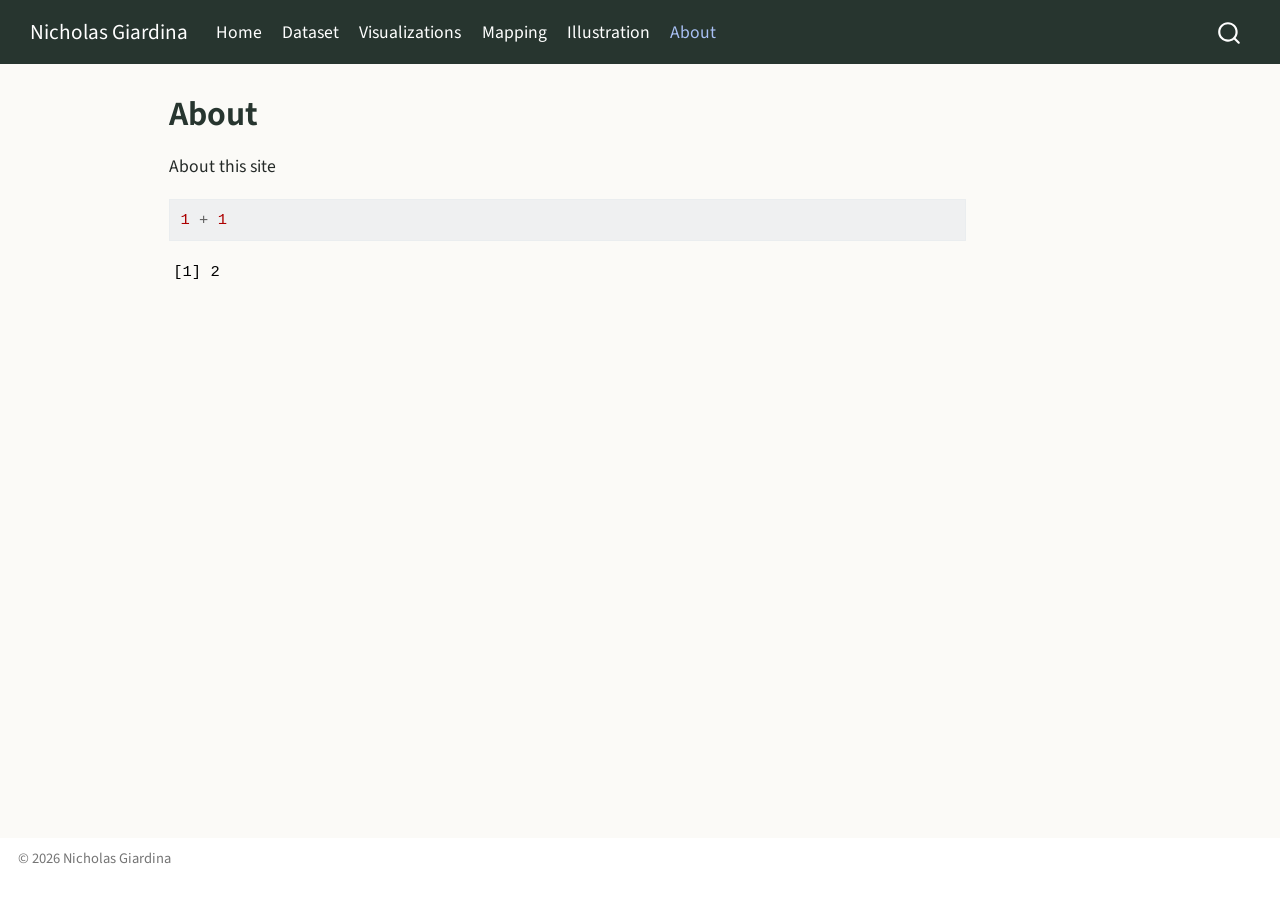
==== docs/about.html @ caccfa56 "Initial commit" ====
<!DOCTYPE html>
<html xmlns="http://www.w3.org/1999/xhtml" lang="en" xml:lang="en"><head>

<meta charset="utf-8">
<meta name="generator" content="quarto-1.9.38">

<meta name="viewport" content="width=device-width, initial-scale=1.0, user-scalable=yes">


<title>About – Nicholas Giardina</title>
<style>
/* Default styles provided by pandoc.
** See https://pandoc.org/MANUAL.html#variables-for-html for config info.
*/
code{white-space: pre-wrap;}
span.smallcaps{font-variant: small-caps;}
div.columns{display: flex; gap: min(4vw, 1.5em);}
div.column{flex: auto; overflow-x: auto;}
div.hanging-indent{margin-left: 1.5em; text-indent: -1.5em;}
ul.task-list{list-style: none;}
ul.task-list li input[type="checkbox"] {
  width: 0.8em;
  margin: 0 0.8em 0.2em -1em; /* quarto-specific, see https://github.com/quarto-dev/quarto-cli/issues/4556 */ 
  vertical-align: middle;
}
/* CSS for syntax highlighting */
html { -webkit-text-size-adjust: 100%; }
pre > code.sourceCode { white-space: pre; position: relative; }
pre > code.sourceCode > span { display: inline-block; line-height: 1.25; }
pre > code.sourceCode > span:empty { height: 1.2em; }
.sourceCode { overflow: visible; }
code.sourceCode > span { color: inherit; text-decoration: inherit; }
div.sourceCode { margin: 1em 0; }
pre.sourceCode { margin: 0; }
@media screen {
div.sourceCode { overflow: auto; }
}
@media print {
pre > code.sourceCode { white-space: pre-wrap; }
pre > code.sourceCode > span { text-indent: -5em; padding-left: 5em; }
}
pre.numberSource code
  { counter-reset: source-line 0; }
pre.numberSource code > span
  { position: relative; left: -4em; counter-increment: source-line; }
pre.numberSource code > span > a:first-child::before
  { content: counter(source-line);
    position: relative; left: -1em; text-align: right; vertical-align: baseline;
    border: none; display: inline-block;
    -webkit-touch-callout: none; -webkit-user-select: none;
    -khtml-user-select: none; -moz-user-select: none;
    -ms-user-select: none; user-select: none;
    padding: 0 4px; width: 4em;
  }
pre.numberSource { margin-left: 3em;  padding-left: 4px; }
div.sourceCode
  {   }
@media screen {
pre > code.sourceCode > span > a:first-child::before { text-decoration: underline; }
}
</style>


<script src="site_libs/quarto-nav/quarto-nav.js"></script>
<script src="site_libs/quarto-nav/headroom.min.js"></script>
<script src="site_libs/clipboard/clipboard.min.js"></script>
<script src="site_libs/quarto-search/autocomplete.umd.js"></script>
<script src="site_libs/quarto-search/fuse.min.js"></script>
<script src="site_libs/quarto-search/quarto-search.js"></script>
<meta name="quarto:offset" content="./">
<script src="site_libs/quarto-html/quarto.js" type="module"></script>
<script src="site_libs/quarto-html/tabsets/tabsets.js" type="module"></script>
<script src="site_libs/quarto-html/popper.min.js"></script>
<script src="site_libs/quarto-html/tippy.umd.min.js"></script>
<script src="site_libs/quarto-html/anchor.min.js"></script>
<link href="site_libs/quarto-html/tippy.css" rel="stylesheet">
<link href="site_libs/quarto-html/quarto-syntax-highlighting-15634bcf2e68342d4ad2dfa704d543f6.css" rel="stylesheet" id="quarto-text-highlighting-styles">
<script src="site_libs/bootstrap/bootstrap.min.js"></script>
<link href="site_libs/bootstrap/bootstrap-icons.css" rel="stylesheet">
<link href="site_libs/bootstrap/bootstrap-e4b376ff6bc5f71f6061600b24376388.min.css" rel="stylesheet" append-hash="true" id="quarto-bootstrap" data-mode="light">
<script id="quarto-search-options" type="application/json">{
  "location": "navbar",
  "copy-button": false,
  "collapse-after": 3,
  "panel-placement": "end",
  "type": "overlay",
  "limit": 50,
  "keyboard-shortcut": [
    "f",
    "/",
    "s"
  ],
  "show-item-context": false,
  "language": {
    "search-no-results-text": "No results",
    "search-matching-documents-text": "matching documents",
    "search-copy-link-title": "Copy link to search",
    "search-hide-matches-text": "Hide additional matches",
    "search-more-match-text": "more match in this document",
    "search-more-matches-text": "more matches in this document",
    "search-clear-button-title": "Clear",
    "search-text-placeholder": "",
    "search-detached-cancel-button-title": "Cancel",
    "search-submit-button-title": "Submit",
    "search-label": "Search"
  }
}</script>


<link rel="stylesheet" href="styles.css">
</head>

<body class="nav-fixed quarto-light">

<div id="quarto-search-results"></div>
  <header id="quarto-header" class="headroom fixed-top">
    <nav class="navbar navbar-expand-lg " data-bs-theme="dark">
      <div class="navbar-container container-fluid">
      <div class="navbar-brand-container mx-auto">
    <a class="navbar-brand" href="./index.html">
    <span class="navbar-title">Nicholas Giardina</span>
    </a>
  </div>
            <div id="quarto-search" class="" title="Search"></div>
          <button class="navbar-toggler" type="button" data-bs-toggle="collapse" data-bs-target="#navbarCollapse" aria-controls="navbarCollapse" role="menu" aria-expanded="false" aria-label="Toggle navigation" onclick="if (window.quartoToggleHeadroom) { window.quartoToggleHeadroom(); }">
  <span class="navbar-toggler-icon"></span>
</button>
          <div class="collapse navbar-collapse" id="navbarCollapse">
            <ul class="navbar-nav navbar-nav-scroll me-auto">
  <li class="nav-item">
    <a class="nav-link" href="./index.html"> 
<span class="menu-text">Home</span></a>
  </li>  
  <li class="nav-item">
    <a class="nav-link" href="./dataset.html"> 
<span class="menu-text">Dataset</span></a>
  </li>  
  <li class="nav-item">
    <a class="nav-link" href="./visualizations.html"> 
<span class="menu-text">Visualizations</span></a>
  </li>  
  <li class="nav-item">
    <a class="nav-link" href="./maps.html"> 
<span class="menu-text">Mapping</span></a>
  </li>  
  <li class="nav-item">
    <a class="nav-link" href="./illustrations.html"> 
<span class="menu-text">Illustration</span></a>
  </li>  
  <li class="nav-item">
    <a class="nav-link active" href="./about.html" aria-current="page"> 
<span class="menu-text">About</span></a>
  </li>  
</ul>
          </div> <!-- /navcollapse -->
            <div class="quarto-navbar-tools">
</div>
      </div> <!-- /container-fluid -->
    </nav>
</header>
<!-- content -->
<div id="quarto-content" class="quarto-container page-columns page-rows-contents page-layout-article page-navbar">
<!-- sidebar -->
<!-- margin-sidebar -->
    <div id="quarto-margin-sidebar" class="sidebar margin-sidebar zindex-bottom">
        
    </div>
<!-- main -->
<main class="content" id="quarto-document-content">

<header id="title-block-header" class="quarto-title-block default">
<div class="quarto-title">
<h1 class="title">About</h1>
</div>



<div class="quarto-title-meta">

    
  
    
  </div>
  


</header>


<p>About this site</p>
<div class="cell">
<div class="code-copy-outer-scaffold"><div class="sourceCode cell-code" id="cb1"><pre class="sourceCode r code-with-copy"><code class="sourceCode r"><span id="cb1-1"><a href="#cb1-1" aria-hidden="true" tabindex="-1"></a><span class="dv">1</span> <span class="sc">+</span> <span class="dv">1</span></span></code></pre></div><button title="Copy to Clipboard" class="code-copy-button"><i class="bi"></i></button></div>
<div class="cell-output cell-output-stdout">
<pre><code>[1] 2</code></pre>
</div>
</div>



</main> <!-- /main -->
<script id="quarto-html-after-body" type="application/javascript">
  window.document.addEventListener("DOMContentLoaded", function (event) {
    const icon = "";
    const anchorJS = new window.AnchorJS();
    anchorJS.options = {
      placement: 'right',
      icon: icon
    };
    anchorJS.add('.anchored');
    const isCodeAnnotation = (el) => {
      for (const clz of el.classList) {
        if (clz.startsWith('code-annotation-')) {                     
          return true;
        }
      }
      return false;
    }
    const onCopySuccess = function(e) {
      // button target
      const button = e.trigger;
      // don't keep focus
      button.blur();
      // flash "checked"
      button.classList.add('code-copy-button-checked');
      var currentTitle = button.getAttribute("title");
      button.setAttribute("title", "Copied!");
      let tooltip;
      if (window.bootstrap) {
        button.setAttribute("data-bs-toggle", "tooltip");
        button.setAttribute("data-bs-placement", "left");
        button.setAttribute("data-bs-title", "Copied!");
        tooltip = new bootstrap.Tooltip(button, 
          { trigger: "manual", 
            customClass: "code-copy-button-tooltip",
            offset: [0, -8]});
        tooltip.show();    
      }
      setTimeout(function() {
        if (tooltip) {
          tooltip.hide();
          button.removeAttribute("data-bs-title");
          button.removeAttribute("data-bs-toggle");
          button.removeAttribute("data-bs-placement");
        }
        button.setAttribute("title", currentTitle);
        button.classList.remove('code-copy-button-checked');
      }, 1000);
      // clear code selection
      e.clearSelection();
    }
    const getTextToCopy = function(trigger) {
      const outerScaffold = trigger.parentElement.cloneNode(true);
      const codeEl = outerScaffold.querySelector('code');
      for (const childEl of codeEl.children) {
        if (isCodeAnnotation(childEl)) {
          childEl.remove();
        }
      }
      return codeEl.innerText;
    }
    const clipboard = new window.ClipboardJS('.code-copy-button:not([data-in-quarto-modal])', {
      text: getTextToCopy
    });
    clipboard.on('success', onCopySuccess);
    if (window.document.getElementById('quarto-embedded-source-code-modal')) {
      const clipboardModal = new window.ClipboardJS('.code-copy-button[data-in-quarto-modal]', {
        text: getTextToCopy,
        container: window.document.getElementById('quarto-embedded-source-code-modal')
      });
      clipboardModal.on('success', onCopySuccess);
    }
      var localhostRegex = new RegExp(/^(?:http|https):\/\/localhost\:?[0-9]*\//);
      var mailtoRegex = new RegExp(/^mailto:/);
        var filterRegex = new RegExp('/' + window.location.host + '/');
      var isInternal = (href) => {
          return filterRegex.test(href) || localhostRegex.test(href) || mailtoRegex.test(href);
      }
      // Inspect non-navigation links and adorn them if external
     var links = window.document.querySelectorAll('a[href]:not(.nav-link):not(.navbar-brand):not(.toc-action):not(.sidebar-link):not(.sidebar-item-toggle):not(.pagination-link):not(.no-external):not([aria-hidden]):not(.dropdown-item):not(.quarto-navigation-tool):not(.about-link)');
      for (var i=0; i<links.length; i++) {
        const link = links[i];
        if (!isInternal(link.href)) {
          // undo the damage that might have been done by quarto-nav.js in the case of
          // links that we want to consider external
          if (link.dataset.originalHref !== undefined) {
            link.href = link.dataset.originalHref;
          }
            // target, if specified
            link.setAttribute("target", "_blank");
            if (link.getAttribute("rel") === null) {
              link.setAttribute("rel", "noopener");
            }
        }
      }
    function tippyHover(el, contentFn, onTriggerFn, onUntriggerFn) {
      const config = {
        allowHTML: true,
        maxWidth: 500,
        delay: 100,
        arrow: false,
        appendTo: function(el) {
            return el.parentElement;
        },
        interactive: true,
        interactiveBorder: 10,
        theme: 'quarto',
        placement: 'bottom-start',
      };
      if (contentFn) {
        config.content = contentFn;
      }
      if (onTriggerFn) {
        config.onTrigger = onTriggerFn;
      }
      if (onUntriggerFn) {
        config.onUntrigger = onUntriggerFn;
      }
      window.tippy(el, config); 
    }
    const noterefs = window.document.querySelectorAll('a[role="doc-noteref"]');
    for (var i=0; i<noterefs.length; i++) {
      const ref = noterefs[i];
      tippyHover(ref, function() {
        // use id or data attribute instead here
        let href = ref.getAttribute('data-footnote-href') || ref.getAttribute('href');
        try { href = new URL(href).hash; } catch {}
        const id = href.replace(/^#\/?/, "");
        const note = window.document.getElementById(id);
        if (note) {
          return note.innerHTML;
        } else {
          return "";
        }
      });
    }
    const xrefs = window.document.querySelectorAll('a.quarto-xref');
    const processXRef = (id, note) => {
      // Strip column container classes
      const stripColumnClz = (el) => {
        el.classList.remove("page-full", "page-columns");
        if (el.children) {
          for (const child of el.children) {
            stripColumnClz(child);
          }
        }
      }
      stripColumnClz(note)
      if (id === null || id.startsWith('sec-')) {
        // Special case sections, only their first couple elements
        const container = document.createElement("div");
        if (note.children && note.children.length > 2) {
          container.appendChild(note.children[0].cloneNode(true));
          for (let i = 1; i < note.children.length; i++) {
            const child = note.children[i];
            if (child.tagName === "P" && child.innerText === "") {
              continue;
            } else {
              container.appendChild(child.cloneNode(true));
              break;
            }
          }
          if (window.Quarto?.typesetMath) {
            window.Quarto.typesetMath(container);
          }
          return container.innerHTML
        } else {
          if (window.Quarto?.typesetMath) {
            window.Quarto.typesetMath(note);
          }
          return note.innerHTML;
        }
      } else {
        // Remove any anchor links if they are present
        const anchorLink = note.querySelector('a.anchorjs-link');
        if (anchorLink) {
          anchorLink.remove();
        }
        if (window.Quarto?.typesetMath) {
          window.Quarto.typesetMath(note);
        }
        if (note.classList.contains("callout")) {
          return note.outerHTML;
        } else {
          return note.innerHTML;
        }
      }
    }
    for (var i=0; i<xrefs.length; i++) {
      const xref = xrefs[i];
      tippyHover(xref, undefined, function(instance) {
        instance.disable();
        let url = xref.getAttribute('href');
        let hash = undefined; 
        if (url.startsWith('#')) {
          hash = url;
        } else {
          try { hash = new URL(url).hash; } catch {}
        }
        if (hash) {
          const id = hash.replace(/^#\/?/, "");
          const note = window.document.getElementById(id);
          if (note !== null) {
            try {
              const html = processXRef(id, note.cloneNode(true));
              instance.setContent(html);
            } finally {
              instance.enable();
              instance.show();
            }
          } else {
            // See if we can fetch this
            fetch(url.split('#')[0])
            .then(res => res.text())
            .then(html => {
              const parser = new DOMParser();
              const htmlDoc = parser.parseFromString(html, "text/html");
              const note = htmlDoc.getElementById(id);
              if (note !== null) {
                const html = processXRef(id, note);
                instance.setContent(html);
              } 
            }).finally(() => {
              instance.enable();
              instance.show();
            });
          }
        } else {
          // See if we can fetch a full url (with no hash to target)
          // This is a special case and we should probably do some content thinning / targeting
          fetch(url)
          .then(res => res.text())
          .then(html => {
            const parser = new DOMParser();
            const htmlDoc = parser.parseFromString(html, "text/html");
            const note = htmlDoc.querySelector('main.content');
            if (note !== null) {
              // This should only happen for chapter cross references
              // (since there is no id in the URL)
              // remove the first header
              if (note.children.length > 0 && note.children[0].tagName === "HEADER") {
                note.children[0].remove();
              }
              const html = processXRef(null, note);
              instance.setContent(html);
            } 
          }).finally(() => {
            instance.enable();
            instance.show();
          });
        }
      }, function(instance) {
      });
    }
        let selectedAnnoteEl;
        const selectorForAnnotation = ( cell, annotation) => {
          let cellAttr = 'data-code-cell="' + cell + '"';
          let lineAttr = 'data-code-annotation="' +  annotation + '"';
          const selector = 'span[' + cellAttr + '][' + lineAttr + ']';
          return selector;
        }
        const selectCodeLines = (annoteEl) => {
          const doc = window.document;
          const targetCell = annoteEl.getAttribute("data-target-cell");
          const targetAnnotation = annoteEl.getAttribute("data-target-annotation");
          const annoteSpan = window.document.querySelector(selectorForAnnotation(targetCell, targetAnnotation));
          const lines = annoteSpan.getAttribute("data-code-lines").split(",");
          const lineIds = lines.map((line) => {
            return targetCell + "-" + line;
          })
          let top = null;
          let height = null;
          let parent = null;
          if (lineIds.length > 0) {
              //compute the position of the single el (top and bottom and make a div)
              const el = window.document.getElementById(lineIds[0]);
              top = el.offsetTop;
              height = el.offsetHeight;
              parent = el.parentElement.parentElement;
            if (lineIds.length > 1) {
              const lastEl = window.document.getElementById(lineIds[lineIds.length - 1]);
              const bottom = lastEl.offsetTop + lastEl.offsetHeight;
              height = bottom - top;
            }
            if (top !== null && height !== null && parent !== null) {
              // cook up a div (if necessary) and position it 
              let div = window.document.getElementById("code-annotation-line-highlight");
              if (div === null) {
                div = window.document.createElement("div");
                div.setAttribute("id", "code-annotation-line-highlight");
                div.style.position = 'absolute';
                parent.appendChild(div);
              }
              div.style.top = top - 2 + "px";
              div.style.height = height + 4 + "px";
              div.style.left = 0;
              let gutterDiv = window.document.getElementById("code-annotation-line-highlight-gutter");
              if (gutterDiv === null) {
                gutterDiv = window.document.createElement("div");
                gutterDiv.setAttribute("id", "code-annotation-line-highlight-gutter");
                gutterDiv.style.position = 'absolute';
                const codeCell = window.document.getElementById(targetCell);
                const gutter = codeCell.querySelector('.code-annotation-gutter');
                gutter.appendChild(gutterDiv);
              }
              gutterDiv.style.top = top - 2 + "px";
              gutterDiv.style.height = height + 4 + "px";
            }
            selectedAnnoteEl = annoteEl;
          }
        };
        const unselectCodeLines = () => {
          const elementsIds = ["code-annotation-line-highlight", "code-annotation-line-highlight-gutter"];
          elementsIds.forEach((elId) => {
            const div = window.document.getElementById(elId);
            if (div) {
              div.remove();
            }
          });
          selectedAnnoteEl = undefined;
        };
          // Handle positioning of the toggle
      window.addEventListener(
        "resize",
        throttle(() => {
          elRect = undefined;
          if (selectedAnnoteEl) {
            selectCodeLines(selectedAnnoteEl);
          }
        }, 10)
      );
      function throttle(fn, ms) {
      let throttle = false;
      let timer;
        return (...args) => {
          if(!throttle) { // first call gets through
              fn.apply(this, args);
              throttle = true;
          } else { // all the others get throttled
              if(timer) clearTimeout(timer); // cancel #2
              timer = setTimeout(() => {
                fn.apply(this, args);
                timer = throttle = false;
              }, ms);
          }
        };
      }
        // Attach click handler to the DT
        const annoteDls = window.document.querySelectorAll('dt[data-target-cell]');
        for (const annoteDlNode of annoteDls) {
          annoteDlNode.addEventListener('click', (event) => {
            const clickedEl = event.target;
            if (clickedEl !== selectedAnnoteEl) {
              unselectCodeLines();
              const activeEl = window.document.querySelector('dt[data-target-cell].code-annotation-active');
              if (activeEl) {
                activeEl.classList.remove('code-annotation-active');
              }
              selectCodeLines(clickedEl);
              clickedEl.classList.add('code-annotation-active');
            } else {
              // Unselect the line
              unselectCodeLines();
              clickedEl.classList.remove('code-annotation-active');
            }
          });
        }
    const findCites = (el) => {
      const parentEl = el.parentElement;
      if (parentEl) {
        const cites = parentEl.dataset.cites;
        if (cites) {
          return {
            el,
            cites: cites.split(' ')
          };
        } else {
          return findCites(el.parentElement)
        }
      } else {
        return undefined;
      }
    };
    var bibliorefs = window.document.querySelectorAll('a[role="doc-biblioref"]');
    for (var i=0; i<bibliorefs.length; i++) {
      const ref = bibliorefs[i];
      const citeInfo = findCites(ref);
      if (citeInfo) {
        tippyHover(citeInfo.el, function() {
          var popup = window.document.createElement('div');
          citeInfo.cites.forEach(function(cite) {
            var citeDiv = window.document.createElement('div');
            citeDiv.classList.add('hanging-indent');
            citeDiv.classList.add('csl-entry');
            var biblioDiv = window.document.getElementById('ref-' + cite);
            if (biblioDiv) {
              citeDiv.innerHTML = biblioDiv.innerHTML;
            }
            popup.appendChild(citeDiv);
          });
          return popup.innerHTML;
        });
      }
    }
  });
  </script>
</div> <!-- /content -->
<footer class="footer">
  <div class="nav-footer">
    <div class="nav-footer-left">
<p>© 2026 Nicholas Giardina</p>
</div>   
    <div class="nav-footer-center">
      &nbsp;
    </div>
    <div class="nav-footer-right">
      &nbsp;
    </div>
  </div>
</footer>




</body></html>
---- docs/site_libs/quarto-html/tippy.css ----
.tippy-box[data-animation=fade][data-state=hidden]{opacity:0}[data-tippy-root]{max-width:calc(100vw - 10px)}.tippy-box{position:relative;background-color:#333;color:#fff;border-radius:4px;font-size:14px;line-height:1.4;white-space:normal;outline:0;transition-property:transform,visibility,opacity}.tippy-box[data-placement^=top]>.tippy-arrow{bottom:0}.tippy-box[data-placement^=top]>.tippy-arrow:before{bottom:-7px;left:0;border-width:8px 8px 0;border-top-color:initial;transform-origin:center top}.tippy-box[data-placement^=bottom]>.tippy-arrow{top:0}.tippy-box[data-placement^=bottom]>.tippy-arrow:before{top:-7px;left:0;border-width:0 8px 8px;border-bottom-color:initial;transform-origin:center bottom}.tippy-box[data-placement^=left]>.tippy-arrow{right:0}.tippy-box[data-placement^=left]>.tippy-arrow:before{border-width:8px 0 8px 8px;border-left-color:initial;right:-7px;transform-origin:center left}.tippy-box[data-placement^=right]>.tippy-arrow{left:0}.tippy-box[data-placement^=right]>.tippy-arrow:before{left:-7px;border-width:8px 8px 8px 0;border-right-color:initial;transform-origin:center right}.tippy-box[data-inertia][data-state=visible]{transition-timing-function:cubic-bezier(.54,1.5,.38,1.11)}.tippy-arrow{width:16px;height:16px;color:#333}.tippy-arrow:before{content:"";position:absolute;border-color:transparent;border-style:solid}.tippy-content{position:relative;padding:5px 9px;z-index:1}
---- docs/site_libs/quarto-html/quarto-syntax-highlighting-15634bcf2e68342d4ad2dfa704d543f6.css ----
/* quarto syntax highlight colors */
:root {
  --quarto-hl-ot-color: #003B4F;
  --quarto-hl-at-color: #657422;
  --quarto-hl-ss-color: #20794D;
  --quarto-hl-an-color: #5E5E5E;
  --quarto-hl-fu-color: #4758AB;
  --quarto-hl-st-color: #20794D;
  --quarto-hl-cf-color: #003B4F;
  --quarto-hl-op-color: #5E5E5E;
  --quarto-hl-er-color: #AD0000;
  --quarto-hl-bn-color: #AD0000;
  --quarto-hl-al-color: #AD0000;
  --quarto-hl-va-color: #111111;
  --quarto-hl-bu-color: inherit;
  --quarto-hl-ex-color: inherit;
  --quarto-hl-pp-color: #AD0000;
  --quarto-hl-in-color: #5E5E5E;
  --quarto-hl-vs-color: #20794D;
  --quarto-hl-wa-color: #5E5E5E;
  --quarto-hl-do-color: #5E5E5E;
  --quarto-hl-im-color: #00769E;
  --quarto-hl-ch-color: #20794D;
  --quarto-hl-dt-color: #AD0000;
  --quarto-hl-fl-color: #AD0000;
  --quarto-hl-co-color: #5E5E5E;
  --quarto-hl-cv-color: #5E5E5E;
  --quarto-hl-cn-color: #8f5902;
  --quarto-hl-sc-color: #5E5E5E;
  --quarto-hl-dv-color: #AD0000;
  --quarto-hl-kw-color: #003B4F;
}

/* other quarto variables */
:root {
  --quarto-font-monospace: SFMono-Regular, Menlo, Monaco, Consolas, "Liberation Mono", "Courier New", monospace;
}

/* syntax highlight based on Pandoc's rules */
pre > code.sourceCode > span {
  color: #003B4F;
}

code.sourceCode > span {
  color: #003B4F;
}

div.sourceCode,
div.sourceCode pre.sourceCode {
  color: #003B4F;
}

/* Normal */
code span {
  color: #003B4F;
}

/* Alert */
code span.al {
  color: #AD0000;
  font-style: inherit;
}

/* Annotation */
code span.an {
  color: #5E5E5E;
  font-style: inherit;
}

/* Attribute */
code span.at {
  color: #657422;
  font-style: inherit;
}

/* BaseN */
code span.bn {
  color: #AD0000;
  font-style: inherit;
}

/* BuiltIn */
code span.bu {
  font-style: inherit;
}

/* ControlFlow */
code span.cf {
  color: #003B4F;
  font-weight: bold;
  font-style: inherit;
}

/* Char */
code span.ch {
  color: #20794D;
  font-style: inherit;
}

/* Constant */
code span.cn {
  color: #8f5902;
  font-style: inherit;
}

/* Comment */
code span.co {
  color: #5E5E5E;
  font-style: inherit;
}

/* CommentVar */
code span.cv {
  color: #5E5E5E;
  font-style: italic;
}

/* Documentation */
code span.do {
  color: #5E5E5E;
  font-style: italic;
}

/* DataType */
code span.dt {
  color: #AD0000;
  font-style: inherit;
}

/* DecVal */
code span.dv {
  color: #AD0000;
  font-style: inherit;
}

/* Error */
code span.er {
  color: #AD0000;
  font-style: inherit;
}

/* Extension */
code span.ex {
  font-style: inherit;
}

/* Float */
code span.fl {
  color: #AD0000;
  font-style: inherit;
}

/* Function */
code span.fu {
  color: #4758AB;
  font-style: inherit;
}

/* Import */
code span.im {
  color: #00769E;
  font-style: inherit;
}

/* Information */
code span.in {
  color: #5E5E5E;
  font-style: inherit;
}

/* Keyword */
code span.kw {
  color: #003B4F;
  font-weight: bold;
  font-style: inherit;
}

/* Operator */
code span.op {
  color: #5E5E5E;
  font-style: inherit;
}

/* Other */
code span.ot {
  color: #003B4F;
  font-style: inherit;
}

/* Preprocessor */
code span.pp {
  color: #AD0000;
  font-style: inherit;
}

/* SpecialChar */
code span.sc {
  color: #5E5E5E;
  font-style: inherit;
}

/* SpecialString */
code span.ss {
  color: #20794D;
  font-style: inherit;
}

/* String */
code span.st {
  color: #20794D;
  font-style: inherit;
}

/* Variable */
code span.va {
  color: #111111;
  font-style: inherit;
}

/* VerbatimString */
code span.vs {
  color: #20794D;
  font-style: inherit;
}

/* Warning */
code span.wa {
  color: #5E5E5E;
  font-style: italic;
}

.prevent-inlining {
  content: "</";
}

/*# sourceMappingURL=f23921c56f73e400b49028c9186a1aa0.css.map */
---- docs/styles.css ----
:root {
  --portfolio-dark: #27352f;
  --portfolio-green: #536b5e;
  --portfolio-ember: #94513e;
  --portfolio-paper: #fbfaf7;
  --portfolio-line: #d9d6ce;
  --portfolio-text: #252a28;
}

body {
  background-color: var(--portfolio-paper);
  color: var(--portfolio-text);
  font-size: 1.04rem;
  line-height: 1.65;
}

h1,
h2,
h3 {
  color: var(--portfolio-dark);
  font-weight: 650;
}

a {
  color: var(--portfolio-ember);
}

a:hover {
  color: #6f382b;
}

.navbar {
  background-color: var(--portfolio-dark) !important;
}

.project-preview {
  display: block;
  width: 100%;
  max-height: 650px;
  object-fit: contain;
  background: white;
  border: 1px solid var(--portfolio-line);
  border-radius: 4px;
  padding: 0.4rem;
  margin: 0.75rem 0 1rem;
}

.interactive-frame {
  display: block;
  width: 100%;
  max-width: 100%;
  box-sizing: border-box;
  overflow: hidden;
  background: white;
  border: 1px solid var(--portfolio-line);
  border-radius: 4px;
  margin-top: 1rem;
}

.interactive-frame.circlepack-frame {
  height: 1300px;
  min-height: 1300px;
}

.btn-primary {
  background-color: var(--portfolio-ember);
  border-color: var(--portfolio-ember);
}

.btn-primary:hover {
  background-color: #6f382b;
  border-color: #6f382b;
}
.interactive-frame.ontology-frame {
  height: 850px;
  min-height: 850px;
}

.interactive-frame.treemap-frame {
  width: calc(100% + 24px);
  max-width: calc(100% + 24px);
  height: 950px;
  min-height: 950px;
  margin-left: -12px;
}

.interactive-frame.timing-frame {
  height: 660px;
  min-height: 660px;
}
}
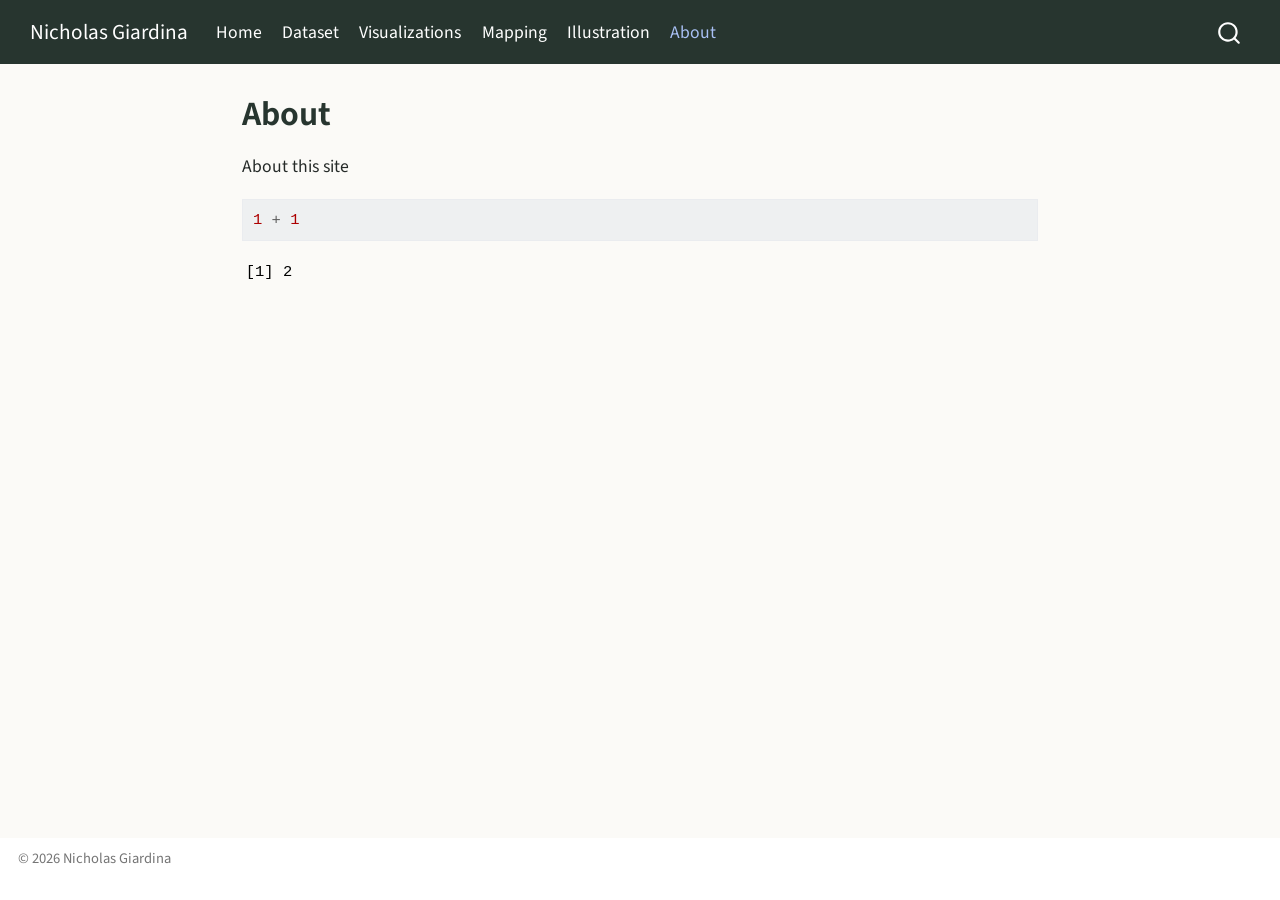
==== commit fa7b1c71: "Add dataset figures, maps, and visualization gallery" ====
--- a/docs/about.html
+++ b/docs/about.html
@@ -72,7 +72,6 @@
 <script src="site_libs/quarto-html/tabsets/tabsets.js" type="module"></script>
 <script src="site_libs/quarto-html/popper.min.js"></script>
 <script src="site_libs/quarto-html/tippy.umd.min.js"></script>
-<script src="site_libs/quarto-html/anchor.min.js"></script>
 <link href="site_libs/quarto-html/tippy.css" rel="stylesheet">
 <link href="site_libs/quarto-html/quarto-syntax-highlighting-15634bcf2e68342d4ad2dfa704d543f6.css" rel="stylesheet" id="quarto-text-highlighting-styles">
 <script src="site_libs/bootstrap/bootstrap.min.js"></script>
@@ -110,7 +109,7 @@
 <link rel="stylesheet" href="styles.css">
 </head>
 
-<body class="nav-fixed quarto-light">
+<body class="nav-fixed fullcontent quarto-light">
 
 <div id="quarto-search-results"></div>
   <header id="quarto-header" class="headroom fixed-top">
@@ -162,9 +161,7 @@
 <div id="quarto-content" class="quarto-container page-columns page-rows-contents page-layout-article page-navbar">
 <!-- sidebar -->
 <!-- margin-sidebar -->
-    <div id="quarto-margin-sidebar" class="sidebar margin-sidebar zindex-bottom">
-        
-    </div>
+    
 <!-- main -->
 <main class="content" id="quarto-document-content">
 
@@ -200,13 +197,6 @@
 </main> <!-- /main -->
 <script id="quarto-html-after-body" type="application/javascript">
   window.document.addEventListener("DOMContentLoaded", function (event) {
-    const icon = "";
-    const anchorJS = new window.AnchorJS();
-    anchorJS.options = {
-      placement: 'right',
-      icon: icon
-    };
-    anchorJS.add('.anchored');
     const isCodeAnnotation = (el) => {
       for (const clz of el.classList) {
         if (clz.startsWith('code-annotation-')) {                     
--- a/docs/styles.css
+++ b/docs/styles.css
@@ -88,4 +88,116 @@
   height: 660px;
   min-height: 660px;
 }
+
+.static-preview {
+  display: block;
+  width: 100%;
+  height: auto;
+  max-height: none;
+  box-sizing: border-box;
+  object-fit: contain;
+  background: white;
+  border: 1px solid var(--portfolio-line);
+  border-radius: 4px;
+  margin: 1rem auto 0.75rem;
+}
+
+.portfolio-actions {
+  display: flex;
+  flex-wrap: wrap;
+  gap: 0.75rem;
+  margin: 0.75rem 0 2rem;
+}
+
+.map-credit {
+  color: #626a66;
+  font-size: 0.82rem;
+  line-height: 1.4;
+  margin: 0.35rem auto 1rem;
+  max-width: 1080px;
+}
+
+img.static-preview.map-preview {
+  display: block;
+  width: 96%;
+  max-width: 1200px;
+  height: auto;
+  margin: 0.75rem auto 1rem;
+}
+
+img.static-preview.illustration-preview {
+  display: block;
+  width: 100%;
+  max-width: 1300px;
+  height: auto;
+  margin: 0.75rem auto 1rem;
+}
+
+@media (max-width: 768px) {
+  img.static-preview.map-preview,
+  img.static-preview.illustration-preview {
+    width: 100%;
+    max-width: 100%;
+  }
+}
+
+img.static-preview.research-figure-preview {
+  display: block;
+  width: 100%;
+  max-width: none;
+  height: auto;
+  margin: 1rem auto 0.75rem;
+}
+
+.figure-note {
+  color: #626a66;
+  font-size: 0.86rem;
+  line-height: 1.45;
+  max-width: 1400px;
+  margin: 0.35rem auto 1rem;
+}
+.visualization-grid {
+  display: grid;
+  grid-template-columns: repeat(2, minmax(0, 1fr));
+  gap: 1.5rem;
+  margin: 1.5rem 0 2rem;
+  align-items: stretch;
+}
+
+.visualization-card {
+  display: flex;
+  flex-direction: column;
+  min-width: 0;
+  background: white;
+  border: 1px solid var(--portfolio-line);
+  border-radius: 6px;
+  padding: 1rem;
+}
+
+.visualization-card h2 {
+  font-size: 1.35rem;
+  margin: 0 0 0.75rem;
+}
+
+.visualization-preview {
+  display: block;
+  width: 100%;
+  aspect-ratio: 16 / 10;
+  object-fit: cover;
+  object-position: top center;
+  background: white;
+  border: 1px solid var(--portfolio-line);
+  border-radius: 4px;
+  margin-bottom: 0.75rem;
+}
+
+.visualization-card > p:last-child {
+  margin-top: auto;
+  margin-bottom: 0;
+}
+
+@media (max-width: 850px) {
+  .visualization-grid {
+    grid-template-columns: 1fr;
+  }
 }
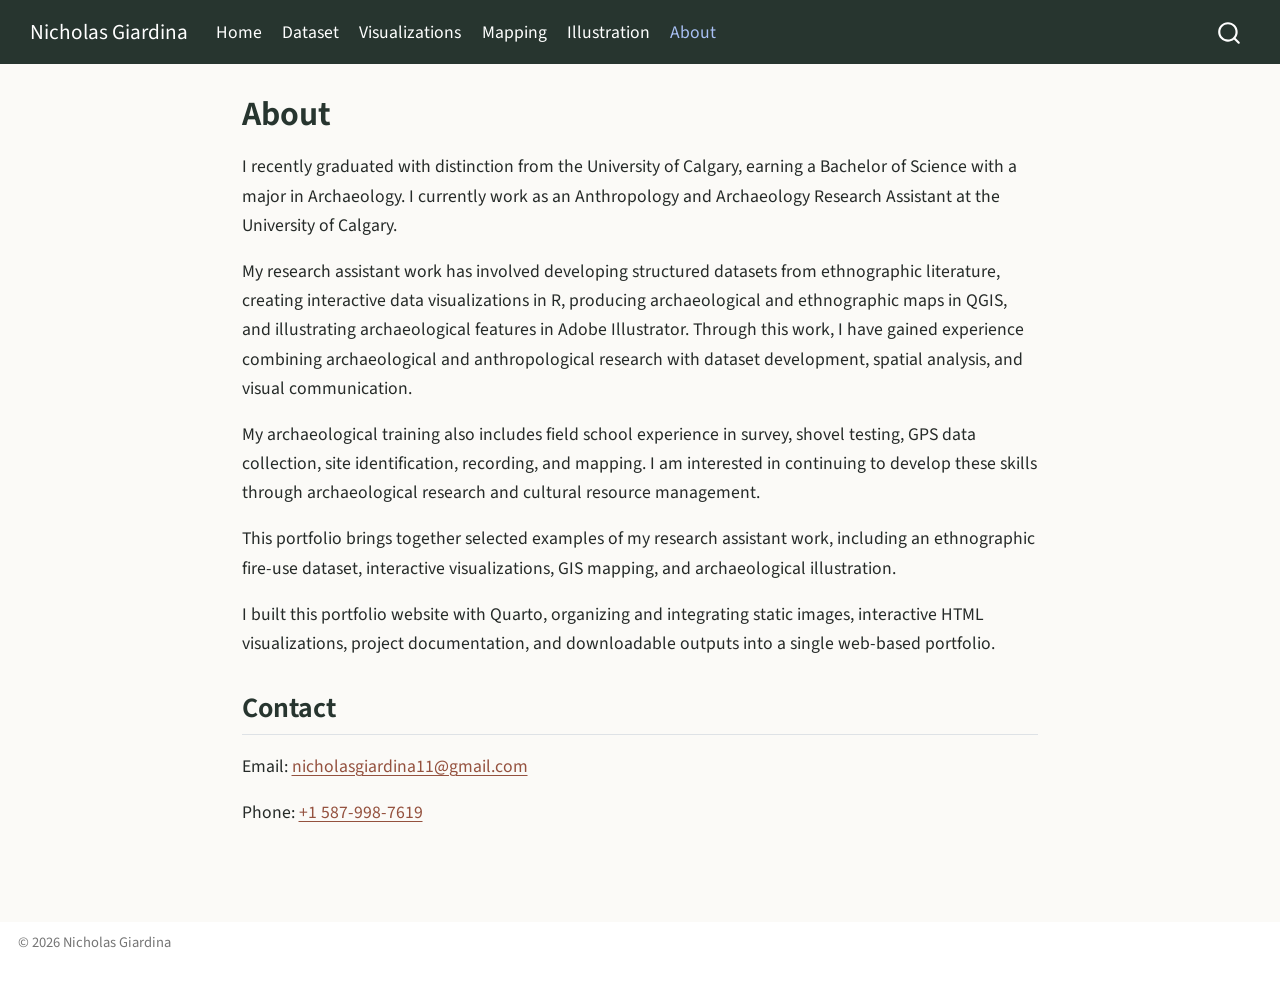
==== commit f09bc629: "Refined wording and descriptions and added about section" ====
--- a/docs/about.html
+++ b/docs/about.html
@@ -22,41 +22,6 @@
   width: 0.8em;
   margin: 0 0.8em 0.2em -1em; /* quarto-specific, see https://github.com/quarto-dev/quarto-cli/issues/4556 */ 
   vertical-align: middle;
-}
-/* CSS for syntax highlighting */
-html { -webkit-text-size-adjust: 100%; }
-pre > code.sourceCode { white-space: pre; position: relative; }
-pre > code.sourceCode > span { display: inline-block; line-height: 1.25; }
-pre > code.sourceCode > span:empty { height: 1.2em; }
-.sourceCode { overflow: visible; }
-code.sourceCode > span { color: inherit; text-decoration: inherit; }
-div.sourceCode { margin: 1em 0; }
-pre.sourceCode { margin: 0; }
-@media screen {
-div.sourceCode { overflow: auto; }
-}
-@media print {
-pre > code.sourceCode { white-space: pre-wrap; }
-pre > code.sourceCode > span { text-indent: -5em; padding-left: 5em; }
-}
-pre.numberSource code
-  { counter-reset: source-line 0; }
-pre.numberSource code > span
-  { position: relative; left: -4em; counter-increment: source-line; }
-pre.numberSource code > span > a:first-child::before
-  { content: counter(source-line);
-    position: relative; left: -1em; text-align: right; vertical-align: baseline;
-    border: none; display: inline-block;
-    -webkit-touch-callout: none; -webkit-user-select: none;
-    -khtml-user-select: none; -moz-user-select: none;
-    -ms-user-select: none; user-select: none;
-    padding: 0 4px; width: 4em;
-  }
-pre.numberSource { margin-left: 3em;  padding-left: 4px; }
-div.sourceCode
-  {   }
-@media screen {
-pre > code.sourceCode > span > a:first-child::before { text-decoration: underline; }
 }
 </style>
 
@@ -184,15 +149,18 @@
 </header>
 
 
-<p>About this site</p>
-<div class="cell">
-<div class="code-copy-outer-scaffold"><div class="sourceCode cell-code" id="cb1"><pre class="sourceCode r code-with-copy"><code class="sourceCode r"><span id="cb1-1"><a href="#cb1-1" aria-hidden="true" tabindex="-1"></a><span class="dv">1</span> <span class="sc">+</span> <span class="dv">1</span></span></code></pre></div><button title="Copy to Clipboard" class="code-copy-button"><i class="bi"></i></button></div>
-<div class="cell-output cell-output-stdout">
-<pre><code>[1] 2</code></pre>
-</div>
-</div>
-
-
+<p>I recently graduated with distinction from the University of Calgary, earning a Bachelor of Science with a major in Archaeology. I currently work as an Anthropology and Archaeology Research Assistant at the University of Calgary.</p>
+<p>My research assistant work has involved developing structured datasets from ethnographic literature, creating interactive data visualizations in R, producing archaeological and ethnographic maps in QGIS, and illustrating archaeological features in Adobe Illustrator. Through this work, I have gained experience combining archaeological and anthropological research with dataset development, spatial analysis, and visual communication.</p>
+<p>My archaeological training also includes field school experience in survey, shovel testing, GPS data collection, site identification, recording, and mapping. I am interested in continuing to develop these skills through archaeological research and cultural resource management.</p>
+<p>This portfolio brings together selected examples of my research assistant work, including an ethnographic fire-use dataset, interactive visualizations, GIS mapping, and archaeological illustration.</p>
+<p>I built this portfolio website with Quarto, organizing and integrating static images, interactive HTML visualizations, project documentation, and downloadable outputs into a single web-based portfolio.</p>
+<section id="contact" class="level2">
+<h2 data-anchor-id="contact">Contact</h2>
+<p>Email: <a href="mailto:nicholasgiardina11@gmail.com">nicholasgiardina11@gmail.com</a></p>
+<p>Phone: <a href="tel:+15879987619">+1 587-998-7619</a></p>
+
+
+</section>
 
 </main> <!-- /main -->
 <script id="quarto-html-after-body" type="application/javascript">
--- a/docs/styles.css
+++ b/docs/styles.css
@@ -62,15 +62,6 @@
   min-height: 1300px;
 }
 
-.btn-primary {
-  background-color: var(--portfolio-ember);
-  border-color: var(--portfolio-ember);
-}
-
-.btn-primary:hover {
-  background-color: #6f382b;
-  border-color: #6f382b;
-}
 .interactive-frame.ontology-frame {
   height: 850px;
   min-height: 850px;
@@ -89,6 +80,16 @@
   min-height: 660px;
 }
 
+.btn-primary {
+  background-color: var(--portfolio-ember);
+  border-color: var(--portfolio-ember);
+}
+
+.btn-primary:hover {
+  background-color: #6f382b;
+  border-color: #6f382b;
+}
+
 .static-preview {
   display: block;
   width: 100%;
@@ -133,71 +134,85 @@
   margin: 0.75rem auto 1rem;
 }
 
+img.static-preview.research-figure-preview {
+  display: block;
+  width: 100%;
+  max-width: none;
+  height: auto;
+  margin: 1rem auto 0.75rem;
+}
+
+.figure-note {
+  color: #626a66;
+  font-size: 0.86rem;
+  line-height: 1.45;
+  max-width: 1400px;
+  margin: 0.35rem auto 1rem;
+}
+
+/* Visualization gallery */
+
+.visualization-grid {
+  display: grid;
+  grid-template-columns: repeat(2, minmax(0, 1fr));
+  gap: 1.5rem;
+  margin: 1.5rem 0 2rem;
+  align-items: stretch;
+}
+
+.visualization-card {
+  display: flex;
+  flex-direction: column;
+  min-width: 0;
+  background: white;
+  border: 1px solid var(--portfolio-line);
+  border-radius: 6px;
+  padding: 1rem;
+}
+
+.visualization-card h2 {
+  font-size: 1.35rem;
+  margin: 0 0 0.75rem;
+}
+
+.visualization-preview {
+  display: block;
+  width: 100%;
+  aspect-ratio: 16 / 10;
+  object-fit: contain;
+  object-position: center;
+  box-sizing: border-box;
+  background: white;
+  border: 1px solid var(--portfolio-line);
+  border-radius: 4px;
+  margin-bottom: 0.75rem;
+}
+
+/* Ensure the complete circle pack remains visible. */
+
+.visualization-preview.circlepack-thumbnail {
+  aspect-ratio: 16 / 10;
+  object-fit: contain;
+  object-position: center;
+}
+
+/* Keep buttons immediately below their descriptions. */
+
+.visualization-card > p:last-child {
+  margin-top: 0.75rem;
+  margin-bottom: 0;
+}
+
+@media (max-width: 850px) {
+  .visualization-grid {
+    grid-template-columns: 1fr;
+  }
+}
+
 @media (max-width: 768px) {
   img.static-preview.map-preview,
   img.static-preview.illustration-preview {
     width: 100%;
     max-width: 100%;
   }
-}
-
-img.static-preview.research-figure-preview {
-  display: block;
-  width: 100%;
-  max-width: none;
-  height: auto;
-  margin: 1rem auto 0.75rem;
-}
-
-.figure-note {
-  color: #626a66;
-  font-size: 0.86rem;
-  line-height: 1.45;
-  max-width: 1400px;
-  margin: 0.35rem auto 1rem;
-}
-.visualization-grid {
-  display: grid;
-  grid-template-columns: repeat(2, minmax(0, 1fr));
-  gap: 1.5rem;
-  margin: 1.5rem 0 2rem;
-  align-items: stretch;
-}
-
-.visualization-card {
-  display: flex;
-  flex-direction: column;
-  min-width: 0;
-  background: white;
-  border: 1px solid var(--portfolio-line);
-  border-radius: 6px;
-  padding: 1rem;
-}
-
-.visualization-card h2 {
-  font-size: 1.35rem;
-  margin: 0 0 0.75rem;
-}
-
-.visualization-preview {
-  display: block;
-  width: 100%;
-  aspect-ratio: 16 / 10;
-  object-fit: cover;
-  object-position: top center;
-  background: white;
-  border: 1px solid var(--portfolio-line);
-  border-radius: 4px;
-  margin-bottom: 0.75rem;
-}
-
-.visualization-card > p:last-child {
-  margin-top: auto;
-  margin-bottom: 0;
-}
-
-@media (max-width: 850px) {
-  .visualization-grid {
-    grid-template-columns: 1fr;
-  }
 }
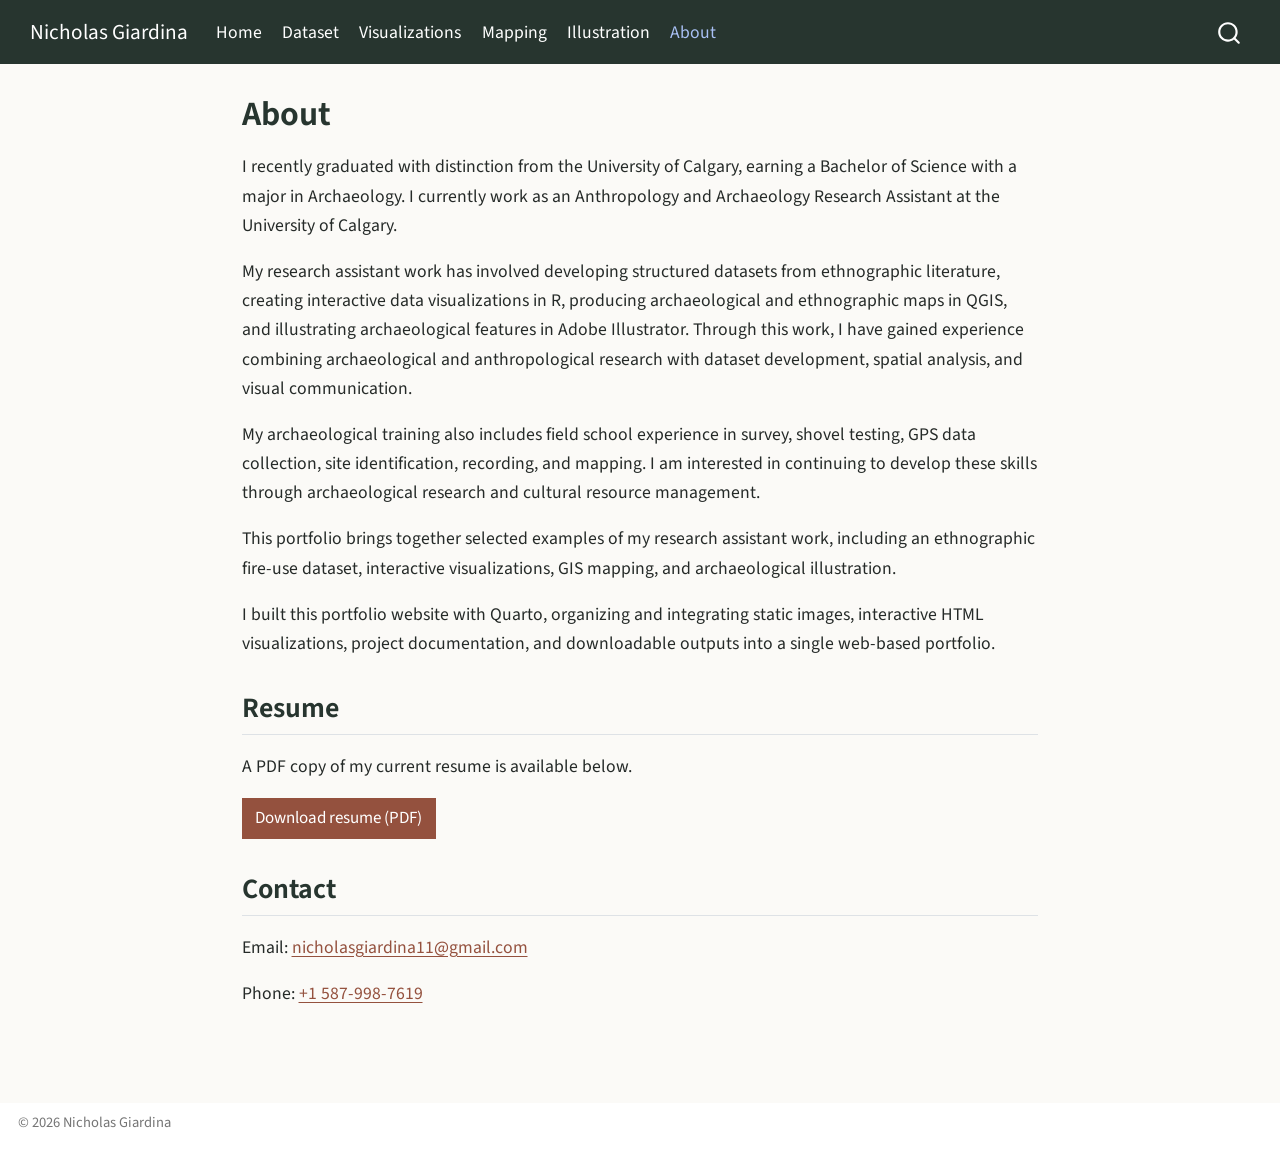
==== commit 60898457: "Added resume, edited and fixed errors in descriptions" ====
--- a/docs/about.html
+++ b/docs/about.html
@@ -154,6 +154,11 @@
 <p>My archaeological training also includes field school experience in survey, shovel testing, GPS data collection, site identification, recording, and mapping. I am interested in continuing to develop these skills through archaeological research and cultural resource management.</p>
 <p>This portfolio brings together selected examples of my research assistant work, including an ethnographic fire-use dataset, interactive visualizations, GIS mapping, and archaeological illustration.</p>
 <p>I built this portfolio website with Quarto, organizing and integrating static images, interactive HTML visualizations, project documentation, and downloadable outputs into a single web-based portfolio.</p>
+<section id="resume" class="level2">
+<h2 data-anchor-id="resume">Resume</h2>
+<p>A PDF copy of my current resume is available below.</p>
+<p><a href="files/resume/Nicholas_Giardina_Resume.pdf" class="btn btn-primary" download="Nicholas_Giardina_Resume.pdf">Download resume (PDF)</a></p>
+</section>
 <section id="contact" class="level2">
 <h2 data-anchor-id="contact">Contact</h2>
 <p>Email: <a href="mailto:nicholasgiardina11@gmail.com">nicholasgiardina11@gmail.com</a></p>
